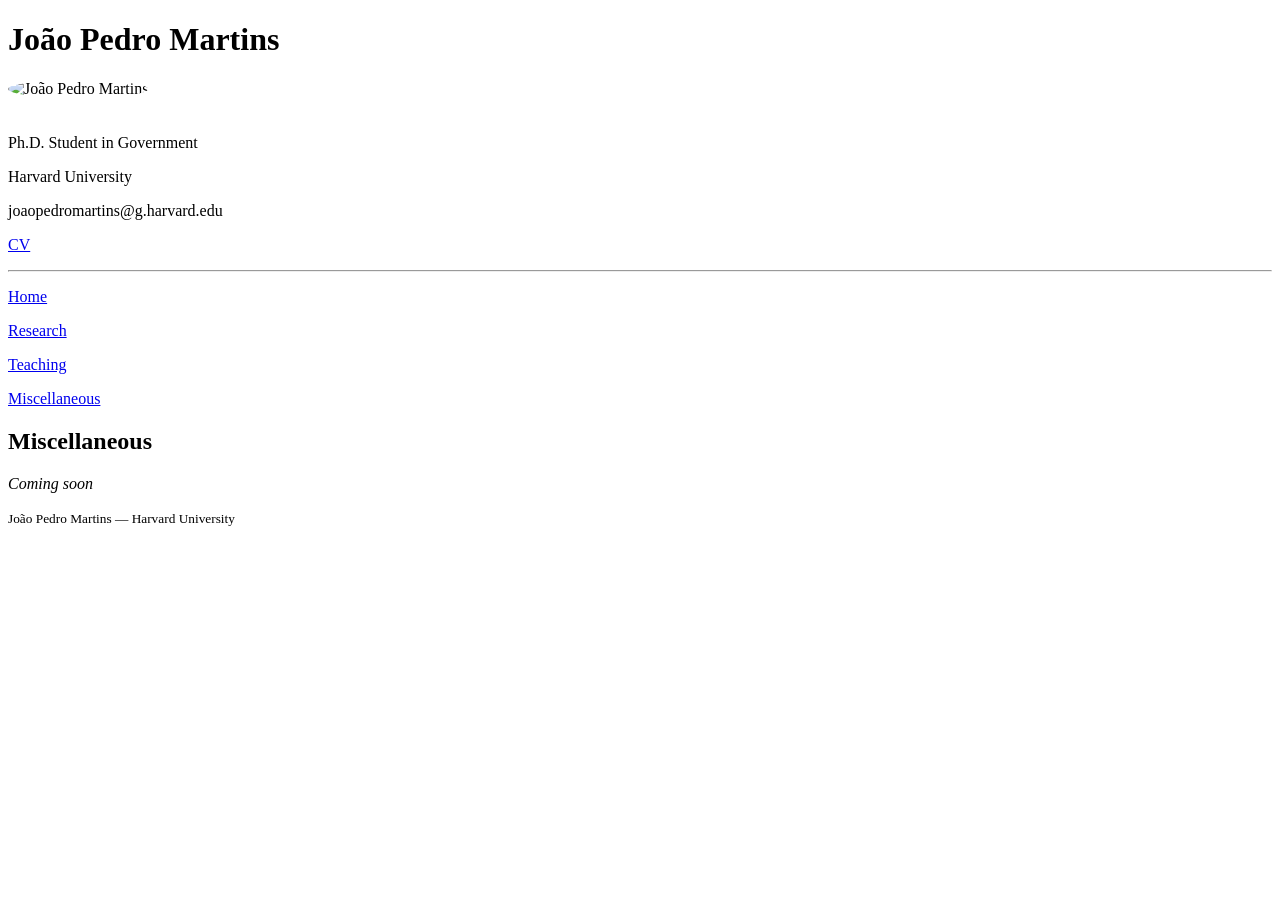
==== miscellaneous.html @ b1a9f71b "Create miscellaneous.html" ====
<!doctype html>
<html>
  <head>
    <meta charset="utf-8">
    <meta http-equiv="X-UA-Compatible" content="chrome=1">
    <title>Miscellaneous - João Pedro Martins</title>
    <meta name="description" content="Miscellaneous information about João Pedro Martins">
    <link rel="stylesheet" href="stylesheets/styles.css">
    <link rel="stylesheet" href="stylesheets/pygment_trac.css">
    <meta name="viewport" content="width=device-width">
  </head>
  <body>
    <div class="wrapper">
      <header>
        <h1>João Pedro Martins</h1>
        <img src="jpgm.PNG" alt="João Pedro Martins" style="width: 200px; border-radius: 50%; margin-bottom: 20px;">
        <p>Ph.D. Student in Government</p>
        <p class="view">Harvard University</p>
        <p class="view">joaopedromartins@g.harvard.edu</p>
        <p class="view"><a href="cv_joaopedromartins.pdf">CV</a></p>
        <hr>
        <p class="view"><a href="index.html">Home</a></p>
        <p class="view"><a href="research.html">Research</a></p>
        <p class="view"><a href="teaching.html">Teaching</a></p>
        <p class="view"><a href="miscellaneous.html">Miscellaneous</a></p>
      </header>
      
      <section>
        <h1>Miscellaneous</h1>
        <p><em>Coming soon</em></p>
        

      
      <footer>
        <p><small>João Pedro Martins &mdash; Harvard University</small></p>
      </footer>
    </div>
    
    <script src="javascripts/scale.fix.js"></script>
  </body>
</html>
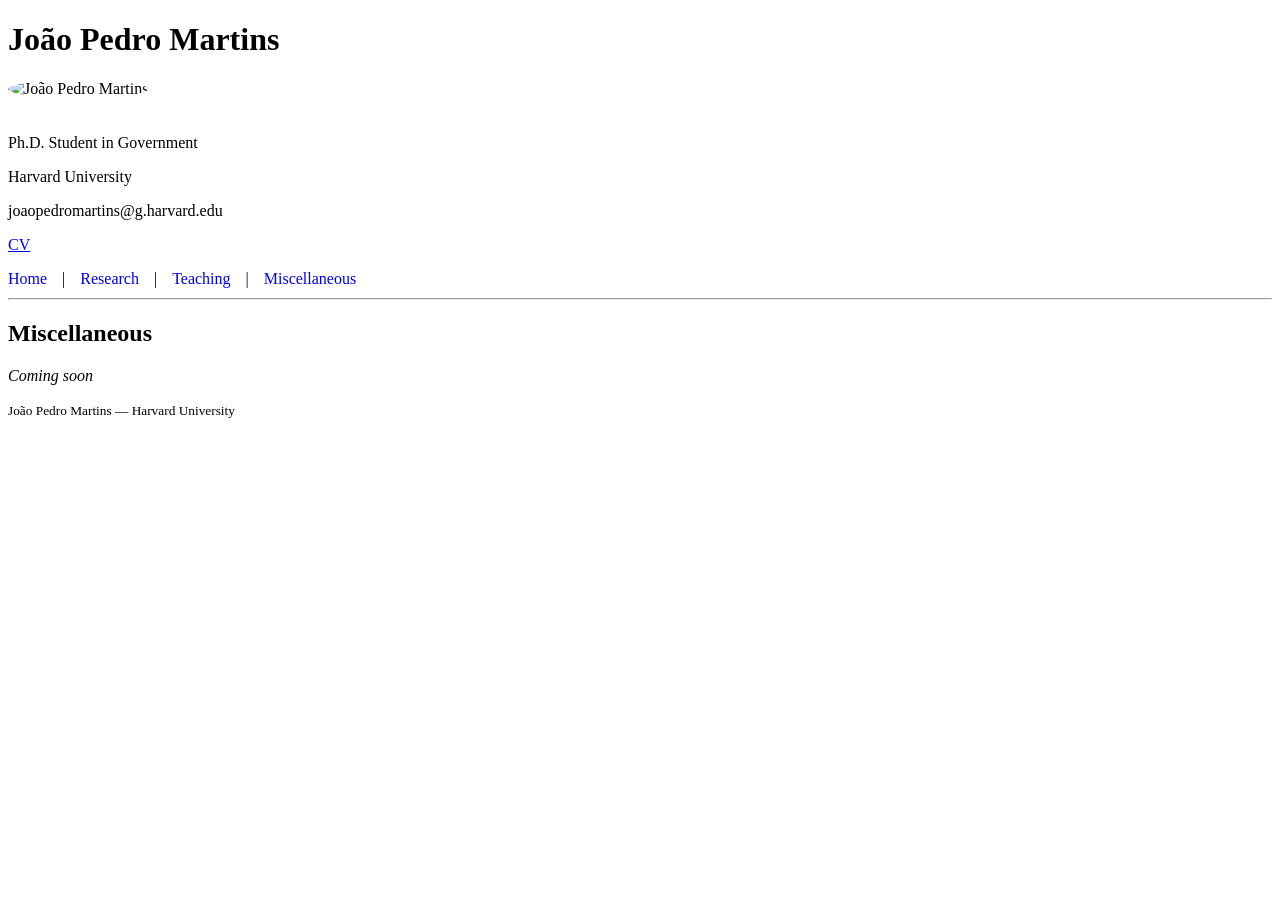
==== commit 6e34d9a6: "Update miscellaneous.html" ====
--- a/miscellaneous.html
+++ b/miscellaneous.html
@@ -8,6 +8,17 @@
     <link rel="stylesheet" href="stylesheets/styles.css">
     <link rel="stylesheet" href="stylesheets/pygment_trac.css">
     <meta name="viewport" content="width=device-width">
+    <style>
+      .nav-links {
+        display: flex;
+        gap: 15px;
+        flex-wrap: wrap;
+        margin: 10px 0;
+      }
+      .nav-links a {
+        text-decoration: none;
+      }
+    </style>
   </head>
   <body>
     <div class="wrapper">
@@ -18,18 +29,19 @@
         <p class="view">Harvard University</p>
         <p class="view">joaopedromartins@g.harvard.edu</p>
         <p class="view"><a href="cv_joaopedromartins.pdf">CV</a></p>
-        <hr>
-        <p class="view"><a href="index.html">Home</a></p>
-        <p class="view"><a href="research.html">Research</a></p>
-        <p class="view"><a href="teaching.html">Teaching</a></p>
-        <p class="view"><a href="miscellaneous.html">Miscellaneous</a></p>
       </header>
       
       <section>
+        <div class="nav-links">
+          <a href="index.html">Home</a> | 
+          <a href="research.html">Research</a> | 
+          <a href="teaching.html">Teaching</a> | 
+          <a href="miscellaneous.html">Miscellaneous</a>
+        </div>
+        <hr>
         <h1>Miscellaneous</h1>
         <p><em>Coming soon</em></p>
-        
-
+      </section>
       
       <footer>
         <p><small>João Pedro Martins &mdash; Harvard University</small></p>
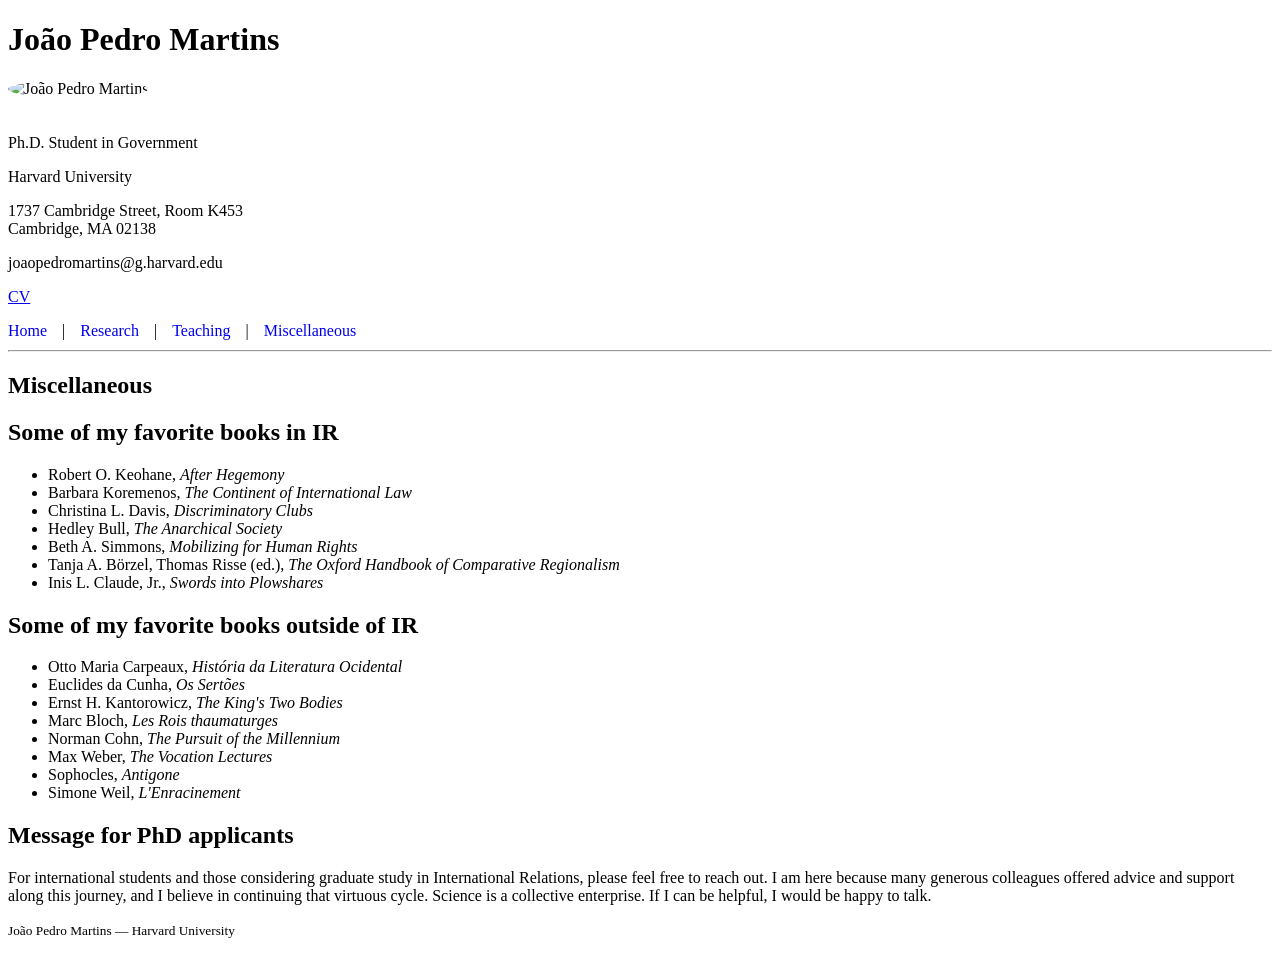
==== commit 513af7bf: "Update miscellaneous.html" ====
--- a/miscellaneous.html
+++ b/miscellaneous.html
@@ -27,6 +27,7 @@
         <img src="jpgm.PNG" alt="João Pedro Martins" style="width: 200px; border-radius: 50%; margin-bottom: 20px;">
         <p>Ph.D. Student in Government</p>
         <p class="view">Harvard University</p>
+        <p class="view">1737 Cambridge Street, Room K453<br>Cambridge, MA 02138</p>
         <p class="view">joaopedromartins@g.harvard.edu</p>
         <p class="view"><a href="cv_joaopedromartins.pdf">CV</a></p>
       </header>
@@ -40,7 +41,32 @@
         </div>
         <hr>
         <h1>Miscellaneous</h1>
-        <p><em>Coming soon</em></p>
+        
+        <h2>Some of my favorite books in IR</h2>
+        <ul>
+          <li>Robert O. Keohane, <em>After Hegemony</em></li>
+          <li>Barbara Koremenos, <em>The Continent of International Law</em></li>
+          <li>Christina L. Davis, <em>Discriminatory Clubs</em></li>
+          <li>Hedley Bull, <em>The Anarchical Society</em></li>
+          <li>Beth A. Simmons, <em>Mobilizing for Human Rights</em></li>
+          <li>Tanja A. Börzel, Thomas Risse (ed.), <em>The Oxford Handbook of Comparative Regionalism</em></li>
+          <li>Inis L. Claude, Jr., <em>Swords into Plowshares</em></li>
+        </ul>
+        
+        <h2>Some of my favorite books outside of IR</h2>
+        <ul>
+          <li>Otto Maria Carpeaux, <em>História da Literatura Ocidental</em></li>
+          <li>Euclides da Cunha, <em>Os Sertões</em></li>
+          <li>Ernst H. Kantorowicz, <em>The King's Two Bodies</em></li>
+          <li>Marc Bloch, <em>Les Rois thaumaturges</em></li>
+          <li>Norman Cohn, <em>The Pursuit of the Millennium</em></li>
+          <li>Max Weber, <em>The Vocation Lectures</em></li>
+          <li>Sophocles, <em>Antigone</em></li>
+          <li>Simone Weil, <em>L'Enracinement</em></li>
+        </ul>
+        
+        <h2>Message for PhD applicants</h2>
+        <p>For international students and those considering graduate study in International Relations, please feel free to reach out. I am here because many generous colleagues offered advice and support along this journey, and I believe in continuing that virtuous cycle. Science is a collective enterprise. If I can be helpful, I would be happy to talk.</p>
       </section>
       
       <footer>
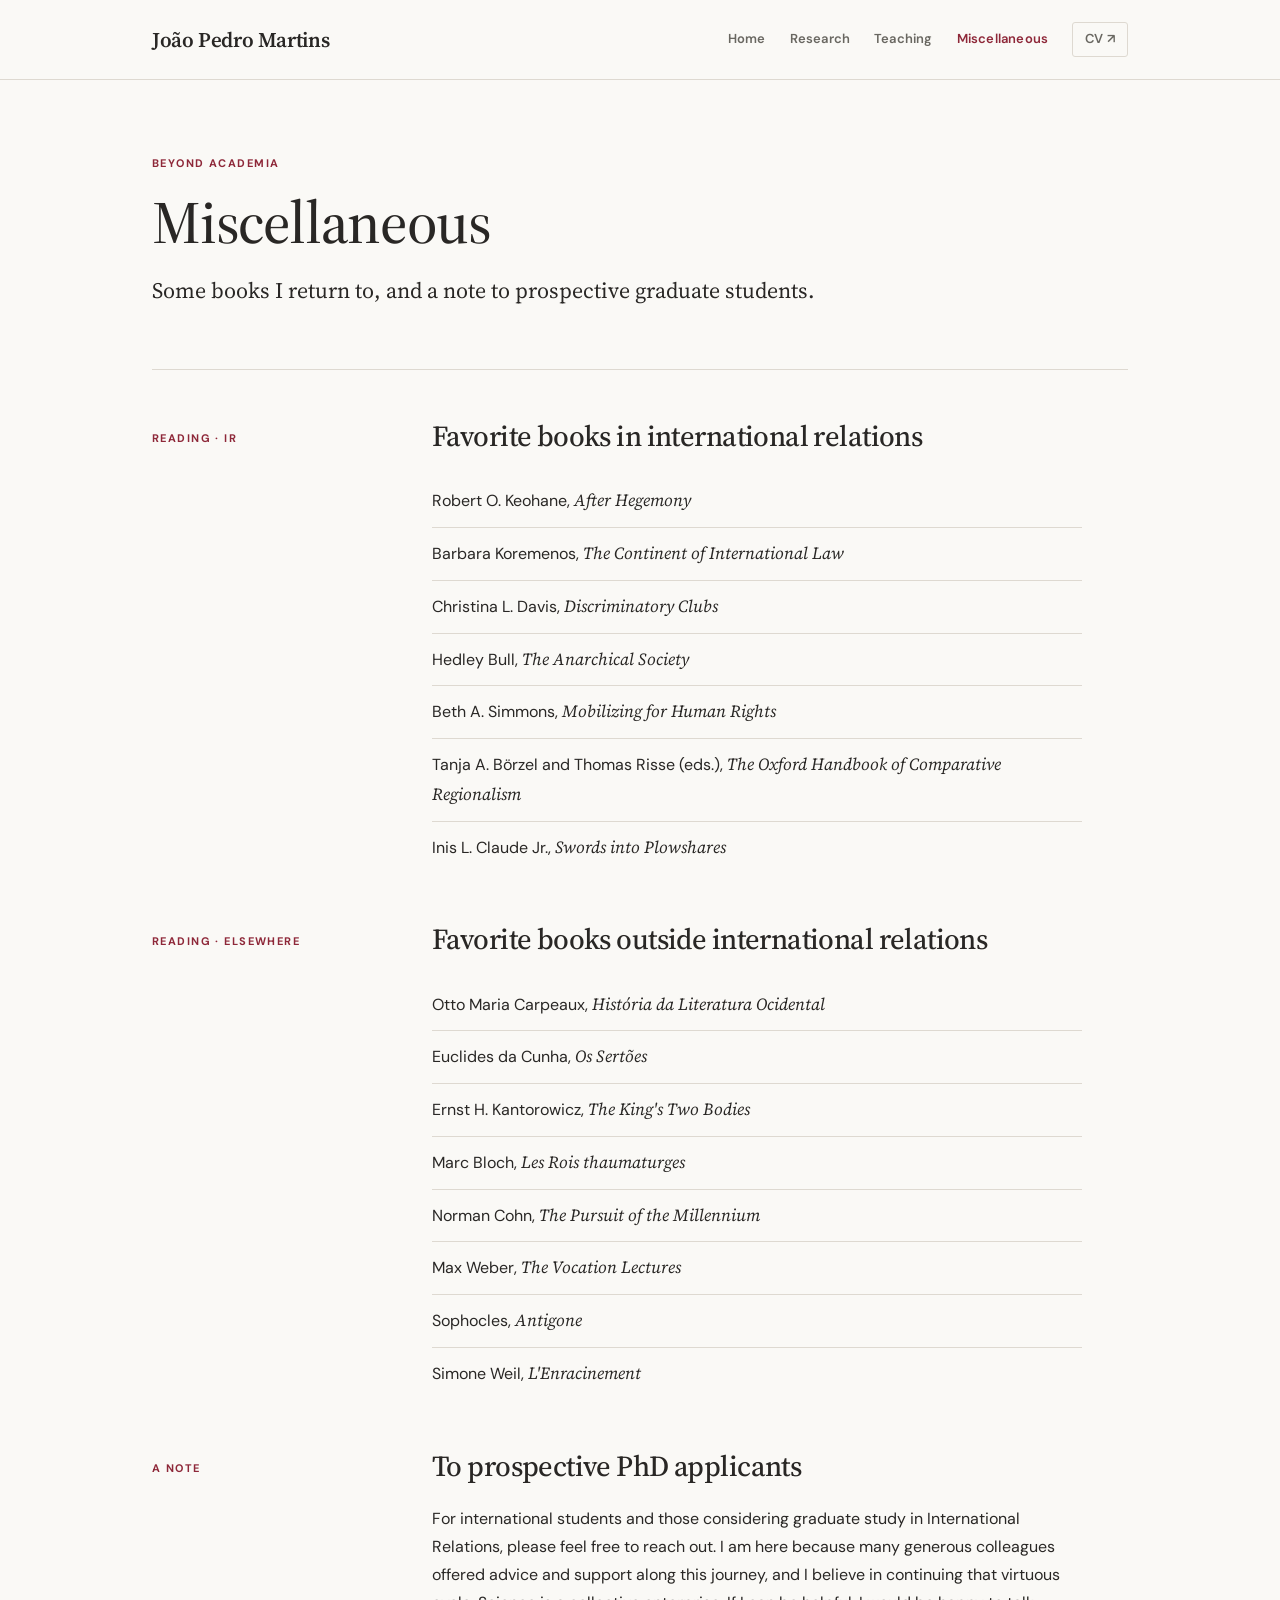
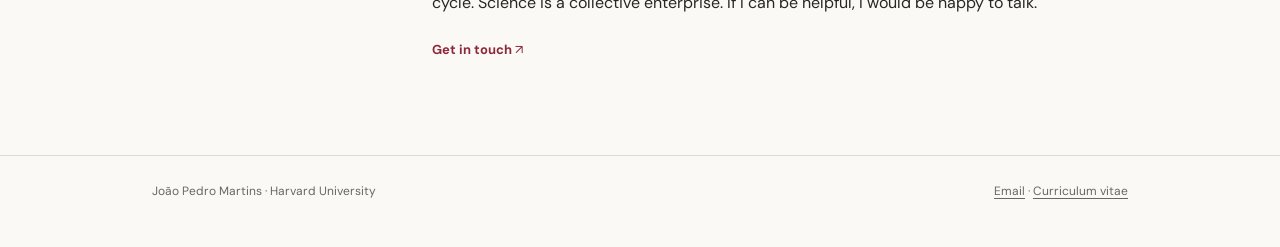
==== commit 6a212de3: "Redesign academic website and update professional details Apply the supplied four-page design, refre" ====
--- a/miscellaneous.html
+++ b/miscellaneous.html
@@ -1,79 +1,56 @@
 <!doctype html>
-<html>
-  <head>
-    <meta charset="utf-8">
-    <meta http-equiv="X-UA-Compatible" content="chrome=1">
-    <title>Miscellaneous - João Pedro Martins</title>
-    <meta name="description" content="Miscellaneous information about João Pedro Martins">
-    <link rel="stylesheet" href="stylesheets/styles.css">
-    <link rel="stylesheet" href="stylesheets/pygment_trac.css">
-    <meta name="viewport" content="width=device-width">
-    <style>
-      .nav-links {
-        display: flex;
-        gap: 15px;
-        flex-wrap: wrap;
-        margin: 10px 0;
-      }
-      .nav-links a {
-        text-decoration: none;
-      }
-    </style>
-  </head>
-  <body>
-    <div class="wrapper">
-      <header>
-        <h1>João Pedro Martins</h1>
-        <img src="jpgm.PNG" alt="João Pedro Martins" style="width: 200px; border-radius: 50%; margin-bottom: 20px;">
-        <p>Ph.D. Student in Government</p>
-        <p class="view">Harvard University</p>
-        <p class="view">1737 Cambridge Street, Room K453<br>Cambridge, MA 02138</p>
-        <p class="view">joaopedromartins@g.harvard.edu</p>
-        <p class="view"><a href="cv_joaopedromartins.pdf">CV</a></p>
-      </header>
-      
-      <section>
-        <div class="nav-links">
-          <a href="index.html">Home</a> | 
-          <a href="research.html">Research</a> | 
-          <a href="teaching.html">Teaching</a> | 
-          <a href="miscellaneous.html">Miscellaneous</a>
-        </div>
-        <hr>
-        <h1>Miscellaneous</h1>
-        
-        <h2>Some of my favorite books in IR</h2>
-        <ul>
-          <li>Robert O. Keohane, <em>After Hegemony</em></li>
-          <li>Barbara Koremenos, <em>The Continent of International Law</em></li>
-          <li>Christina L. Davis, <em>Discriminatory Clubs</em></li>
-          <li>Hedley Bull, <em>The Anarchical Society</em></li>
-          <li>Beth A. Simmons, <em>Mobilizing for Human Rights</em></li>
-          <li>Tanja A. Börzel, Thomas Risse (ed.), <em>The Oxford Handbook of Comparative Regionalism</em></li>
-          <li>Inis L. Claude, Jr., <em>Swords into Plowshares</em></li>
-        </ul>
-        
-        <h2>Some of my favorite books outside of IR</h2>
-        <ul>
-          <li>Otto Maria Carpeaux, <em>História da Literatura Ocidental</em></li>
-          <li>Euclides da Cunha, <em>Os Sertões</em></li>
-          <li>Ernst H. Kantorowicz, <em>The King's Two Bodies</em></li>
-          <li>Marc Bloch, <em>Les Rois thaumaturges</em></li>
-          <li>Norman Cohn, <em>The Pursuit of the Millennium</em></li>
-          <li>Max Weber, <em>The Vocation Lectures</em></li>
-          <li>Sophocles, <em>Antigone</em></li>
-          <li>Simone Weil, <em>L'Enracinement</em></li>
-        </ul>
-        
-        <h2>Message for PhD applicants</h2>
-        <p>For international students and those considering graduate study in International Relations, please feel free to reach out. I am here because many generous colleagues offered advice and support along this journey, and I believe in continuing that virtuous cycle. Science is a collective enterprise. If I can be helpful, I would be happy to talk.</p>
-      </section>
-      
-      <footer>
-        <p><small>João Pedro Martins &mdash; Harvard University</small></p>
-      </footer>
-    </div>
-    
-    <script src="javascripts/scale.fix.js"></script>
-  </body>
+<html lang="en">
+<head>
+  <meta charset="utf-8">
+  <meta name="viewport" content="width=device-width, initial-scale=1">
+  <meta name="description" content="Books, background, and miscellaneous interests of João Pedro Martins.">
+  <meta name="theme-color" content="#faf9f6">
+  <link rel="canonical" href="https://joaopedromartins.com/miscellaneous.html">
+  <title>Miscellaneous · João Pedro Martins</title>
+  <link rel="stylesheet" href="stylesheets/styles.css">
+</head>
+<body>
+  <a class="skip-link" href="#main">Skip to content</a>
+  <header class="site-header"><div class="site-shell header-inner">
+    <a class="wordmark" href="index.html">João Pedro Martins</a>
+    <nav class="nav" aria-label="Primary navigation"><a href="index.html">Home</a><a href="research.html">Research</a><a href="teaching.html">Teaching</a><a href="miscellaneous.html" aria-current="page">Miscellaneous</a><a class="cv-link" href="cv_joaopedromartins.pdf">CV ↗</a></nav>
+  </div></header>
+  <main id="main" class="site-shell">
+    <div class="page-heading"><p class="eyebrow">Beyond academia</p><h1>Miscellaneous</h1><p class="lead">Some books I return to, and a note to prospective graduate students.</p></div>
+    <section class="content-grid" aria-labelledby="ir-books-title">
+      <div class="section-label">Reading · IR</div>
+      <div class="prose"><h2 id="ir-books-title">Favorite books in international relations</h2>
+      <ul class="reading-list">
+        <li>Robert O. Keohane, <em>After Hegemony</em></li>
+        <li>Barbara Koremenos, <em>The Continent of International Law</em></li>
+        <li>Christina L. Davis, <em>Discriminatory Clubs</em></li>
+        <li>Hedley Bull, <em>The Anarchical Society</em></li>
+        <li>Beth A. Simmons, <em>Mobilizing for Human Rights</em></li>
+        <li>Tanja A. Börzel and Thomas Risse (eds.), <em>The Oxford Handbook of Comparative Regionalism</em></li>
+        <li>Inis L. Claude Jr., <em>Swords into Plowshares</em></li>
+      </ul></div>
+    </section>
+    <section class="content-grid" aria-labelledby="other-books-title">
+      <div class="section-label">Reading · Elsewhere</div>
+      <div class="prose"><h2 id="other-books-title">Favorite books outside international relations</h2>
+      <ul class="reading-list">
+        <li>Otto Maria Carpeaux, <em>História da Literatura Ocidental</em></li>
+        <li>Euclides da Cunha, <em>Os Sertões</em></li>
+        <li>Ernst H. Kantorowicz, <em>The King's Two Bodies</em></li>
+        <li>Marc Bloch, <em>Les Rois thaumaturges</em></li>
+        <li>Norman Cohn, <em>The Pursuit of the Millennium</em></li>
+        <li>Max Weber, <em>The Vocation Lectures</em></li>
+        <li>Sophocles, <em>Antigone</em></li>
+        <li>Simone Weil, <em>L'Enracinement</em></li>
+      </ul></div>
+    </section>
+    <section class="content-grid" aria-labelledby="applicants-title">
+      <div class="section-label">A note</div>
+      <div class="prose"><h2 id="applicants-title">To prospective PhD applicants</h2>
+      <p>For international students and those considering graduate study in International Relations, please feel free to reach out. I am here because many generous colleagues offered advice and support along this journey, and I believe in continuing that virtuous cycle. Science is a collective enterprise. If I can be helpful, I would be happy to talk.</p>
+      <a class="text-link" href="mailto:joaopedromartins@g.harvard.edu">Get in touch</a></div>
+    </section>
+  </main>
+  <footer class="site-footer"><div class="site-shell footer-inner"><p>João Pedro Martins · Harvard University</p><p><a href="mailto:joaopedromartins@g.harvard.edu">Email</a> · <a href="cv_joaopedromartins.pdf">Curriculum vitae</a></p></div></footer>
+</body>
 </html>
--- a/stylesheets/styles.css
+++ b/stylesheets/styles.css
@@ -0,0 +1,96 @@
+@import url('https://fonts.googleapis.com/css2?family=DM+Sans:wght@400;500;600;700&family=Source+Serif+4:opsz,wght@8..60,400;8..60,500;8..60,600&display=swap');
+
+:root {
+  --paper: #faf9f6;
+  --ink: #292725;
+  --muted: #696761;
+  --line: #ded9d1;
+  --accent: #8e2839;
+  --accent-hover: #641c29;
+  --serif: 'Source Serif 4', Georgia, 'Times New Roman', serif;
+  --sans: 'DM Sans', system-ui, -apple-system, sans-serif;
+}
+* { box-sizing: border-box; }
+html { scroll-behavior: smooth; }
+body { margin: 0; background: var(--paper); color: var(--ink); font: 16px/1.75 var(--sans); -webkit-font-smoothing: antialiased; }
+a { color: var(--accent); text-decoration-thickness: 1px; text-underline-offset: 3px; }
+a:hover { color: var(--accent-hover); }
+a:focus-visible { outline: 2px solid var(--accent); outline-offset: 4px; border-radius: 2px; }
+.skip-link { position: absolute; top: -4rem; left: 1rem; padding: .4rem .75rem; background: var(--ink); color: #fff; z-index: 100; }
+.skip-link:focus { top: .6rem; }
+.site-shell { max-width: 1060px; margin: 0 auto; padding-inline: 42px; }
+.site-header { border-bottom: 1px solid var(--line); }
+.header-inner { display: flex; align-items: center; justify-content: space-between; gap: 24px; padding-top: 22px; padding-bottom: 22px; }
+.wordmark { font: 600 21px/1.1 var(--serif); letter-spacing: -.018em; color: var(--ink); text-decoration: none; white-space: nowrap; }
+.nav { display: flex; align-items: center; flex-wrap: wrap; gap: 12px 24px; }
+.nav a { font-size: 13px; font-weight: 600; text-decoration: none; color: var(--muted); letter-spacing: .015em; }
+.nav a:hover, .nav a[aria-current='page'] { color: var(--accent); }
+.nav .cv-link { border: 1px solid var(--line); padding: 5px 12px; border-radius: 3px; }
+.nav .cv-link:hover { border-color: var(--accent); }
+main { padding-bottom: 92px; }
+.hero { display: grid; grid-template-columns: minmax(0, 1fr) 255px; gap: 72px; align-items: center; padding: 82px 0 74px; border-bottom: 1px solid var(--line); }
+.eyebrow { margin: 0 0 16px; color: var(--accent); font-weight: 700; text-transform: uppercase; letter-spacing: .13em; font-size: 11px; }
+h1, h2, h3, h4 { font-family: var(--serif); font-weight: 500; letter-spacing: -.02em; color: var(--ink); }
+h1 { font-size: clamp(40px, 5vw, 60px); line-height: 1.12; margin: 0 0 24px; }
+h2 { font-size: 29px; line-height: 1.25; margin: 0 0 21px; }
+h3 { font-size: 21px; line-height: 1.3; margin: 0 0 6px; }
+.lead { font: 400 clamp(21px, 2.3vw, 26px)/1.5 var(--serif); margin: 0 0 20px; max-width: 670px; }
+p { margin: 0 0 18px; }
+address { font-style: normal; }
+.prose { overflow-wrap: anywhere; }
+.hero .intro { max-width: 670px; }
+.hero .intro p:last-child { margin-bottom: 0; }
+.portrait { margin: 0; }
+.portrait img { display: block; width: 100%; height: auto; aspect-ratio: 3/4; object-fit: cover; object-position: center 25%; border-radius: 2px; border: 1px solid var(--line); }
+.portrait figcaption { margin-top: 10px; color: var(--muted); font-size: 11px; text-align: right; }
+.content-grid { display: grid; grid-template-columns: 210px minmax(0, 1fr); gap: 70px; padding: 48px 0 0; }
+.section-label { font-size: 11px; color: var(--accent); font-weight: 700; letter-spacing: .13em; text-transform: uppercase; padding-top: 11px; }
+.prose { max-width: 650px; }
+.prose p { margin-bottom: 18px; }
+.subtle { color: var(--muted); }
+.feature { margin: 0 0 28px; padding: 0 0 26px; border-bottom: 1px solid var(--line); }
+.feature:last-child { border-bottom: 0; margin-bottom: 0; }
+.meta { color: var(--muted); font-size: 13px; margin-top: 3px; margin-bottom: 10px; }
+.feature p { margin: 8px 0 10px; }
+.text-link { text-decoration: none; font-weight: 700; font-size: 13px; }
+.text-link::after { content: ' ↗'; font-weight: 400; }
+.page-heading { padding: 74px 0 42px; border-bottom: 1px solid var(--line); }
+.page-heading h1 { margin-bottom: 18px; }
+.page-heading p { max-width: 700px; }
+.page-heading .lead { font-size: 22px; }
+.item-list { list-style: none; padding: 0; margin: 0; }
+.item-list li { margin: 0 0 22px; padding-bottom: 20px; border-bottom: 1px solid var(--line); }
+.item-list li:last-child { border: 0; }
+.item-list p { margin: 0; }
+.reading-list { list-style: none; padding: 0; margin: 0; }
+.reading-list li { border-bottom: 1px solid var(--line); padding: 11px 0; }
+.reading-list li:last-child { border-bottom: 0; }
+.reading-list em { font-family: var(--serif); font-size: 17px; }
+.site-footer { border-top: 1px solid var(--line); padding: 25px 0 45px; }
+.footer-inner { display: flex; justify-content: space-between; gap: 20px; flex-wrap: wrap; color: var(--muted); font-size: 12px; }
+.footer-inner p { margin: 0; }
+.footer-inner a { color: var(--muted); }
+.footer-inner a:hover { color: var(--accent); }
+@media (max-width: 850px) {
+  .site-shell { padding-inline: 26px; }
+  .header-inner { align-items: flex-start; flex-direction: column; gap: 18px; }
+  .hero { grid-template-columns: minmax(0, 1fr) 205px; gap: 36px; }
+  .content-grid { grid-template-columns: 150px minmax(0, 1fr); gap: 38px; }
+}
+@media (max-width: 620px) {
+  .site-shell { padding-inline: 22px; }
+  .header-inner { align-items: flex-start; flex-direction: column; gap: 18px; padding: 20px 22px; }
+  .nav { column-gap: 20px; row-gap: 10px; }
+  .nav a { font-size: 12px; }
+  .hero { padding: 50px 0 46px; grid-template-columns: 1fr; gap: 30px; }
+  .portrait { max-width: 210px; }
+  .portrait figcaption { text-align: left; }
+  .content-grid { grid-template-columns: 1fr; gap: 13px; padding: 34px 0 0; }
+  .section-label { padding-top: 0; }
+  .page-heading { padding: 50px 0 34px; }
+  h1 { font-size: 42px; }
+  h2 { font-size: 27px; }
+  main { padding-bottom: 60px; }
+}
+@media (prefers-reduced-motion: reduce) { html { scroll-behavior: auto; } }
+@media print { .site-header .nav, .portrait { display: none; } body { background: #fff; font-size: 12pt; } .site-shell { max-width: none; padding: 0; } .hero { display: block; } }
